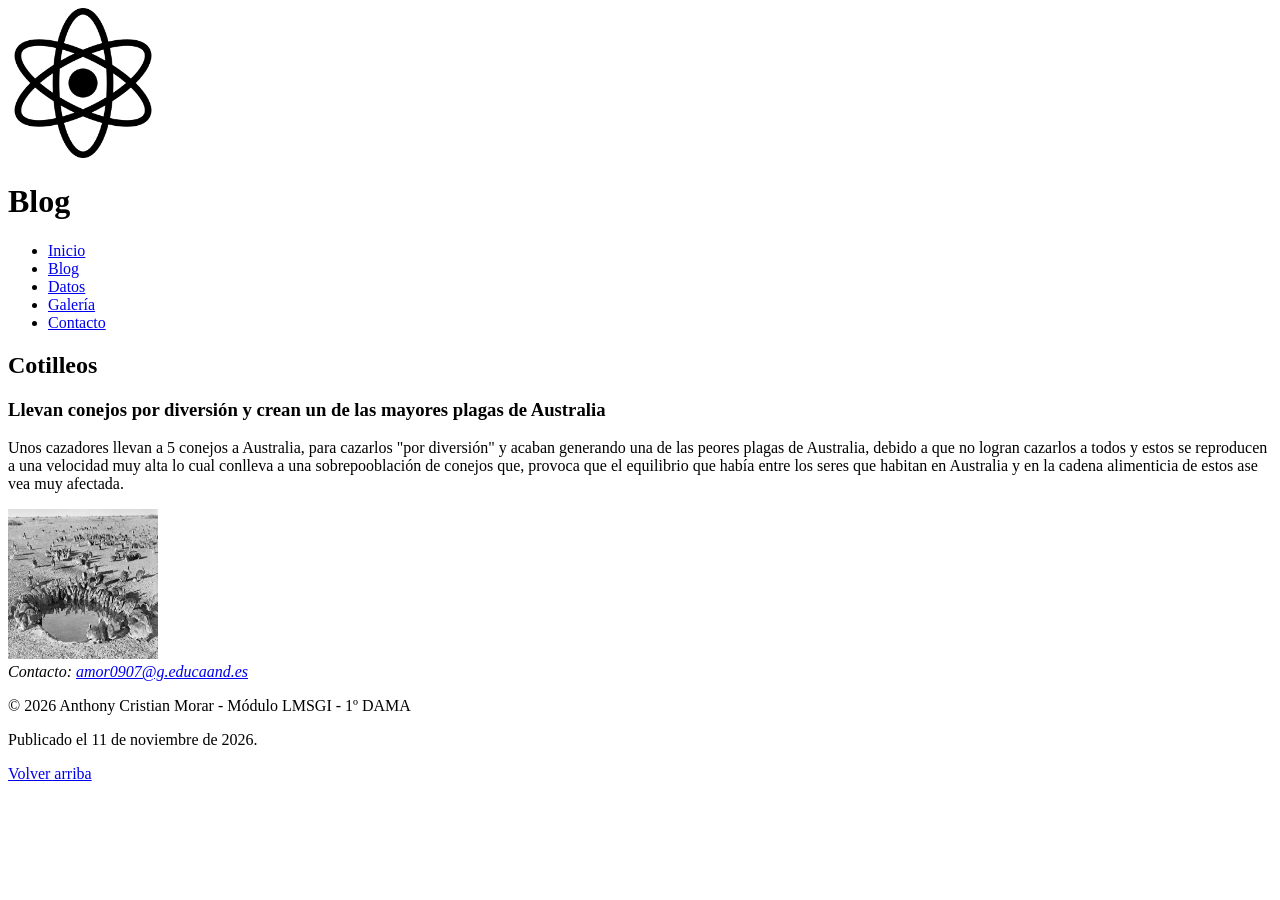
==== blog.html @ 1cf88478 "Avances del día 11/11/2026" ====
<!doctype html>
<html lang="es">
  <head>
    <meta charset="UTF-8" />
    <meta name="viewport" content="width=device-width, initial-scale=1.0" />
    <title>Blog - CotilleosCiencia</title>
    <link rel="stylesheet" href="css/estilos.css" />
    <link
      rel="alternate"
      type="application/rss+xml"
      title="Canal RSS"
      href="rss.xml"
    />
    <link rel="icon" href="img/favicon.svg" type="image/svg+xml" />
  </head>
  <body>
    <header>
      <img
        src="img/ciencia.png"
        alt="Logotipo del sitio"
        width="150"
        height="150"
      />
      <h1>Blog</h1>
    </header>

    <nav>
      <ul>
        <li>
          <a href="index.html" title="Ir a la página principal">Inicio</a>
        </li>
        <li>
          <a href="blog.html" title="Leer nuestro artículo de blog">Blog</a>
        </li>
        <li><a href="tabla.html" title="Ver la tabla de datos">Datos</a></li>
        <li>
          <a href="galeria.html" title="Ver la galería multimedia">Galería</a>
        </li>
        <li>
          <a href="formulario.html" title="Acceder al formulario de contacto"
            >Contacto</a
          >
        </li>
      </ul>
    </nav>

    <main id="contenido">
      <article>
        <h2>Cotilleos</h2>
        <h3>Llevan conejos por diversión y crean un de las mayores plagas de Australia</h3>
        <p>Unos cazadores llevan a 5 conejos a Australia, para cazarlos "por diversión" y acaban generando una de las peores plagas de Australia, debido a que no logran cazarlos a todos y estos se reproducen
            a una velocidad muy alta lo cual conlleva a una sobrepooblación de conejos que, provoca que el equilibrio que había entre los seres que habitan en Australia y en la cadena alimenticia de estos ase vea muy afectada.
        </p>
        <img
          src="img/conejos.jpg"
          alt="La imágen de los conejos bebiendo agua en un pequeño estanque."
          width="150"
          height="150"
        />
      </article>
    </main>

    <footer>
      <address>
        Contacto:
        <a href="mailto:amor0907@g.educaand.es">amor0907@g.educaand.es</a>
      </address>
      <p>&copy; 2026 Anthony Cristian Morar - Módulo LMSGI - 1º DAMA</p>
      <p>
        Publicado el <time datetime="2026-11-11"></time> 11 de noviembre de
        2026.
      </p>
      <p><a href="#contenido">Volver arriba</a></p>
    </footer>
  </body>
</html>
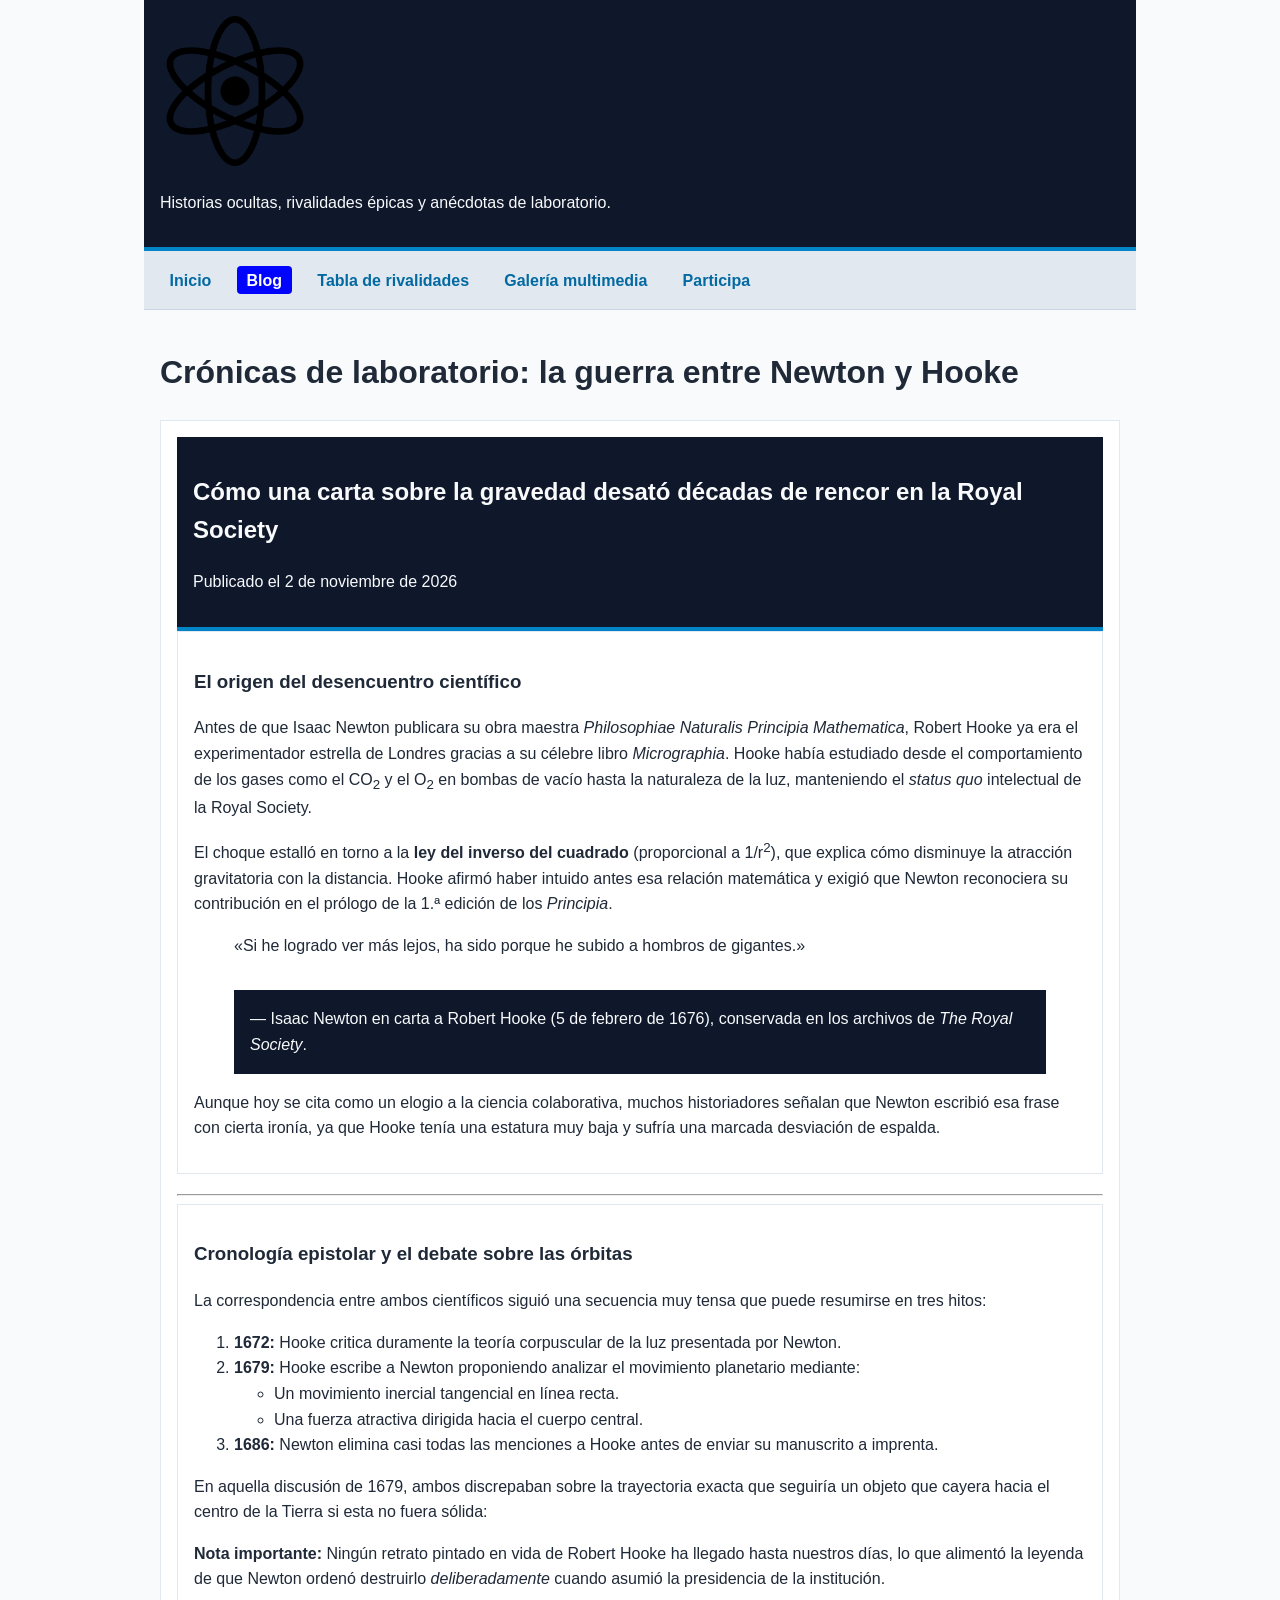
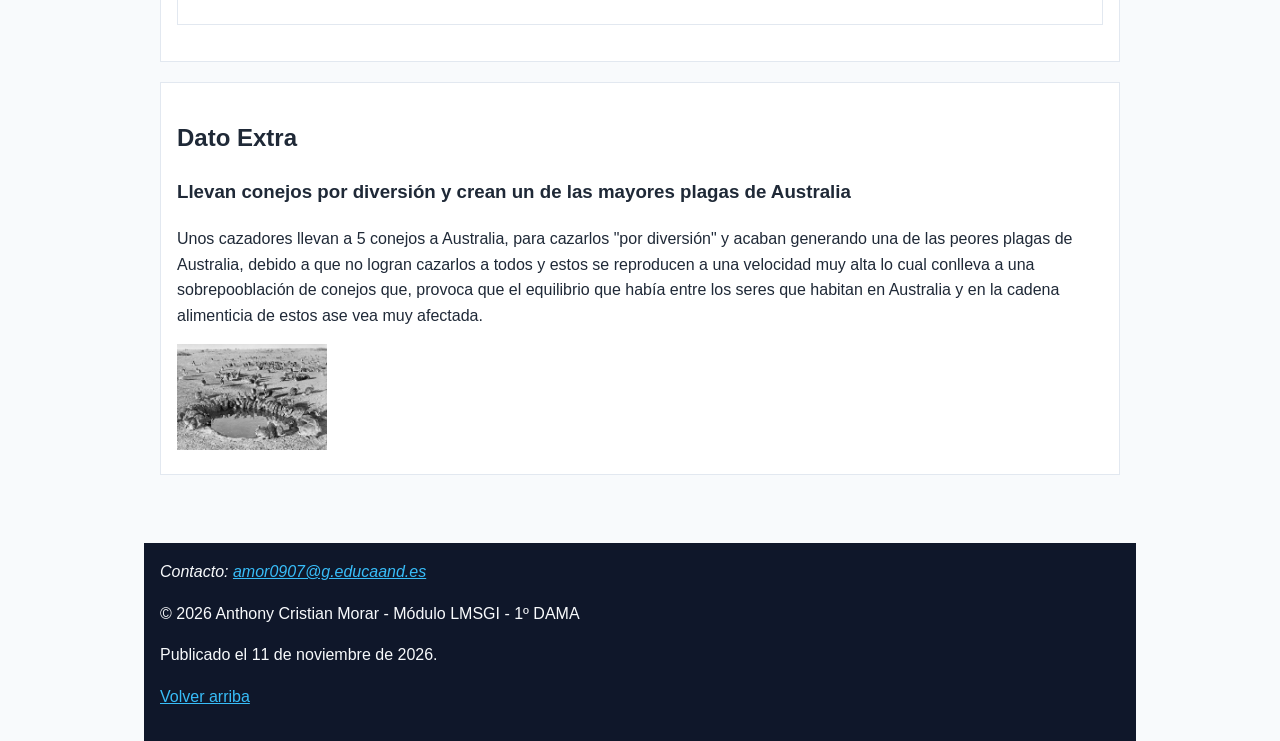
==== commit 4ae5eb93: "Blog junto a editar hoja de estilos" ====
--- a/blog.html
+++ b/blog.html
@@ -3,53 +3,187 @@
   <head>
     <meta charset="UTF-8" />
     <meta name="viewport" content="width=device-width, initial-scale=1.0" />
-    <title>Blog - CotilleosCiencia</title>
+    <title>Cotilleos de Ciencia | Newton contra Hooke</title>
+    <link rel="icon" href="img/ciencia.png" type="image/svg+xml" />
     <link rel="stylesheet" href="css/estilos.css" />
     <link
       rel="alternate"
       type="application/rss+xml"
-      title="Canal RSS"
+      title="Canal RSS de Cotilleos de Ciencia"
       href="rss.xml"
     />
-    <link rel="icon" href="img/favicon.svg" type="image/svg+xml" />
   </head>
-  <body>
+  <body id="inicio">
     <header>
-      <img
-        src="img/ciencia.png"
-        alt="Logotipo del sitio"
-        width="150"
-        height="150"
-      />
-      <h1>Blog</h1>
+      <a
+        href="index.html"
+        title="Ir a la página principal de Cotilleos de Ciencia"
+      >
+        <img
+          src="img/ciencia.png"
+          alt="Logotipo de Cotilleos de Ciencia"
+          width="150"
+          height="150"
+        />
+      </a>
+      <p>Historias ocultas, rivalidades épicas y anécdotas de laboratorio.</p>
     </header>
 
-    <nav>
+    <nav aria-label="Menú principal">
       <ul>
         <li>
-          <a href="index.html" title="Ir a la página principal">Inicio</a>
-        </li>
-        <li>
-          <a href="blog.html" title="Leer nuestro artículo de blog">Blog</a>
-        </li>
-        <li><a href="tabla.html" title="Ver la tabla de datos">Datos</a></li>
-        <li>
-          <a href="galeria.html" title="Ver la galería multimedia">Galería</a>
-        </li>
-        <li>
-          <a href="formulario.html" title="Acceder al formulario de contacto"
-            >Contacto</a
+          <a
+            href="index.html"
+            title="Página de inicio con los resúmenes del sitio"
+            >Inicio</a
+          >
+        </li>
+        <li>
+          <a
+            href="blog.html"
+            aria-current="page"
+            title="Leer el artículo completo sobre rivalidades científicas"
+            >Blog</a
+          >
+        </li>
+        <li>
+          <a
+            href="tabla.html"
+            title="Consultar la tabla comparativa de grandes disputas científicas"
+            >Tabla de rivalidades</a
+          >
+        </li>
+        <li>
+          <a
+            href="galeria.html"
+            title="Ver galería de imágenes, audios y vídeos científicos"
+            >Galería multimedia</a
+          >
+        </li>
+        <li>
+          <a
+            href="formulario.html"
+            title="Enviar un cotilleo científico o suscribirse al boletín"
+            >Participa</a
           >
         </li>
       </ul>
     </nav>
 
     <main id="contenido">
+      <h1>Crónicas de laboratorio: la guerra entre Newton y Hooke</h1>
+
       <article>
-        <h2>Cotilleos</h2>
-        <h3>Llevan conejos por diversión y crean un de las mayores plagas de Australia</h3>
-        <p>Unos cazadores llevan a 5 conejos a Australia, para cazarlos "por diversión" y acaban generando una de las peores plagas de Australia, debido a que no logran cazarlos a todos y estos se reproducen
-            a una velocidad muy alta lo cual conlleva a una sobrepooblación de conejos que, provoca que el equilibrio que había entre los seres que habitan en Australia y en la cadena alimenticia de estos ase vea muy afectada.
+        <header>
+          <h2>
+            Cómo una carta sobre la gravedad desató décadas de rencor en la
+            Royal Society
+          </h2>
+          <p>
+            Publicado el
+            <time datetime="2026-11-02">2 de noviembre de 2026</time>
+          </p>
+        </header>
+
+        <section>
+          <h3>El origen del desencuentro científico</h3>
+          <p>
+            Antes de que Isaac Newton publicara su obra maestra
+            <cite>Philosophiae Naturalis Principia Mathematica</cite>, Robert
+            Hooke ya era el experimentador estrella de Londres gracias a su
+            célebre libro <cite>Micrographia</cite>. Hooke había estudiado desde
+            el comportamiento de los gases como el CO<sub>2</sub> y el O<sub
+              >2</sub
+            >
+            en bombas de vacío hasta la naturaleza de la luz, manteniendo el
+            <i>status quo</i> intelectual de la Royal Society.
+          </p>
+          <p>
+            El choque estalló en torno a la
+            <b>ley del inverso del cuadrado</b> (proporcional a
+            1/r<sup>2</sup>), que explica cómo disminuye la atracción
+            gravitatoria con la distancia. Hooke afirmó haber intuido antes esa
+            relación matemática y exigió que Newton reconociera su contribución
+            en el prólogo de la 1.ª edición de los <cite>Principia</cite>.
+          </p>
+
+          <blockquote cite="https://royalsociety.org/">
+            <p>
+              «Si he logrado ver más lejos, ha sido porque he subido a hombros
+              de gigantes.»
+            </p>
+            <footer>
+              — Isaac Newton en carta a Robert Hooke (<time
+                datetime="1676-02-05"
+                >5 de febrero de 1676</time
+              >), conservada en los archivos de <cite>The Royal Society</cite>.
+            </footer>
+          </blockquote>
+
+          <p>
+            Aunque hoy se cita como un elogio a la ciencia colaborativa, muchos
+            historiadores señalan que Newton escribió esa frase con cierta
+            ironía, ya que Hooke tenía una estatura muy baja y sufría una
+            marcada desviación de espalda.
+          </p>
+        </section>
+
+        <hr />
+
+        <section>
+          <h3>Cronología epistolar y el debate sobre las órbitas</h3>
+          <p>
+            La correspondencia entre ambos científicos siguió una secuencia muy
+            tensa que puede resumirse en tres hitos:
+          </p>
+
+          <ol>
+            <li>
+              <strong>1672:</strong> Hooke critica duramente la teoría
+              corpuscular de la luz presentada por Newton.
+            </li>
+            <li>
+              <strong>1679:</strong> Hooke escribe a Newton proponiendo analizar
+              el movimiento planetario mediante:
+              <ul>
+                <li>Un movimiento inercial tangencial en línea recta.</li>
+                <li>Una fuerza atractiva dirigida hacia el cuerpo central.</li>
+              </ul>
+            </li>
+            <li>
+              <strong>1686:</strong> Newton elimina casi todas las menciones a
+              Hooke antes de enviar su manuscrito a imprenta.
+            </li>
+          </ol>
+
+          <p>
+            En aquella discusión de 1679, ambos discrepaban sobre la trayectoria
+            exacta que seguiría un objeto que cayera hacia el centro de la
+            Tierra si esta no fuera sólida:
+          </p>
+          <p>
+            <strong>Nota importante:</strong> Ningún retrato pintado en vida de
+            Robert Hooke ha llegado hasta nuestros días, lo que alimentó la
+            leyenda de que Newton ordenó destruirlo
+            <em>deliberadamente</em> cuando asumió la presidencia de la
+            institución.
+          </p>
+        </section>
+      </article>
+
+      <article>
+        <h2>Dato Extra</h2>
+        <h3>
+          Llevan conejos por diversión y crean un de las mayores plagas de
+          Australia
+        </h3>
+        <p>
+          Unos cazadores llevan a 5 conejos a Australia, para cazarlos "por
+          diversión" y acaban generando una de las peores plagas de Australia,
+          debido a que no logran cazarlos a todos y estos se reproducen a una
+          velocidad muy alta lo cual conlleva a una sobrepooblación de conejos
+          que, provoca que el equilibrio que había entre los seres que habitan
+          en Australia y en la cadena alimenticia de estos ase vea muy afectada.
         </p>
         <img
           src="img/conejos.jpg"
--- a/css/estilos.css
+++ b/css/estilos.css
@@ -0,0 +1,145 @@
+/* Estilos generales y tipografía */
+body {
+  font-family: Arial, Helvetica, sans-serif;
+  color: #1f2937;
+  background-color: #f8fafc;
+  line-height: 1.6;
+  margin: 0;
+  padding: 0;
+}
+
+header,
+nav,
+main,
+footer {
+  max-width: 960px;
+  margin: 0 auto;
+  padding: 1rem;
+}
+
+header {
+  background-color: #0f172a;
+  color: #f8fafc;
+  border-bottom: 4px solid #0284c7;
+}
+
+/* Navegación */
+nav {
+  background-color: #e2e8f0;
+  border-bottom: 1px solid #cbd5e1;
+}
+
+nav ul {
+  list-style: none;
+  margin: 0;
+  padding: 0;
+  display: flex;
+  flex-wrap: wrap-reverse;
+  gap: 1rem;
+}
+
+nav a {
+  color: #0369a1;
+  text-decoration: none;
+  font-weight: bold;
+  padding: 0.35rem 0.6rem;
+}
+
+nav a:hover,
+nav a:focus {
+  text-decoration: dashed;
+  background-color: #cbd5e1;
+}
+
+/* Indica la página activa */
+nav a[aria-current="page"] {
+  background-color: #0004ff;
+  color: #ffffff;
+  border-radius: 4px;
+}
+
+/* Enlaces generales */
+a {
+  color: #0369a1;
+}
+
+a:hover,
+a:focus {
+  color: #06054d;
+}
+
+/* Bloques de contenido */
+section,
+article,
+aside {
+  background-color: #ffffff;
+  border: 1px solid #e2e8f0;
+  padding: 1rem;
+  margin-bottom: 1.25rem;
+}
+
+aside {
+  background-color: #ffffff;
+  border-left: 4px solid #0284c7;
+}
+
+/* Contenido multimedia adaptable */
+img,
+video,
+iframe {
+  max-width: 100%;
+  height: auto;
+}
+
+/* Tablas*/
+table {
+  width: 100%;
+  border-collapse: collapse;
+  margin: 1rem 0;
+}
+
+caption {
+  font-weight: bold;
+  margin-bottom: 0.5rem;
+}
+
+th,
+td {
+  padding: 0.5rem;
+  border: 1px solid #334155;
+  text-align: left;
+}
+
+thead th {
+  background-color: #011749;
+  color: #ffffff;
+}
+
+tfoot td,
+tfoot th {
+  background-color: #e2e8f0;
+  font-weight: bold;
+}
+
+/* Formularios*/
+fieldset {
+  margin-bottom: 1rem;
+  padding: 1rem;
+  border: 1px solid #94a3b8;
+}
+
+legend {
+  font-weight: bold;
+  padding: 0 0.4rem;
+}
+
+/* Pie de página */
+footer {
+  background-color: #0f172a;
+  color: #f8fafc;
+  margin-top: 2rem;
+}
+
+footer a {
+  color: #38bdf8;
+}
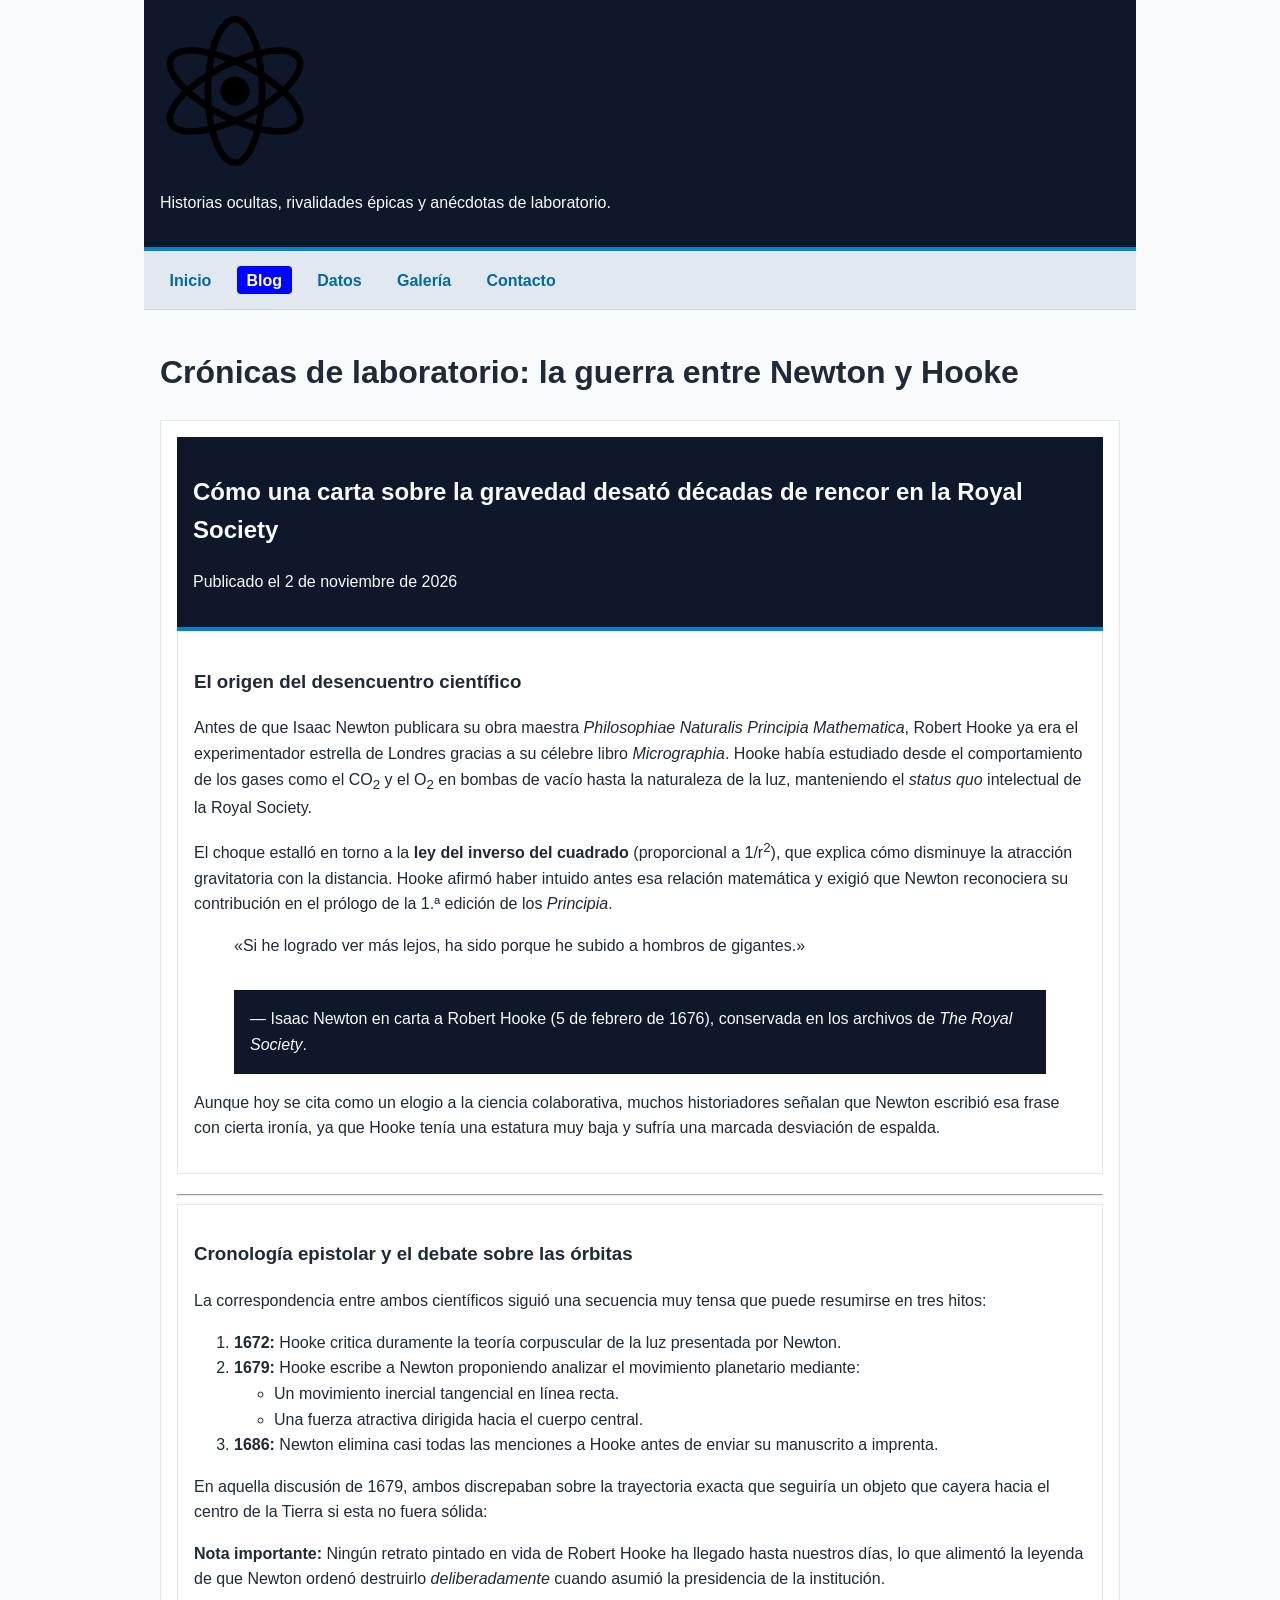
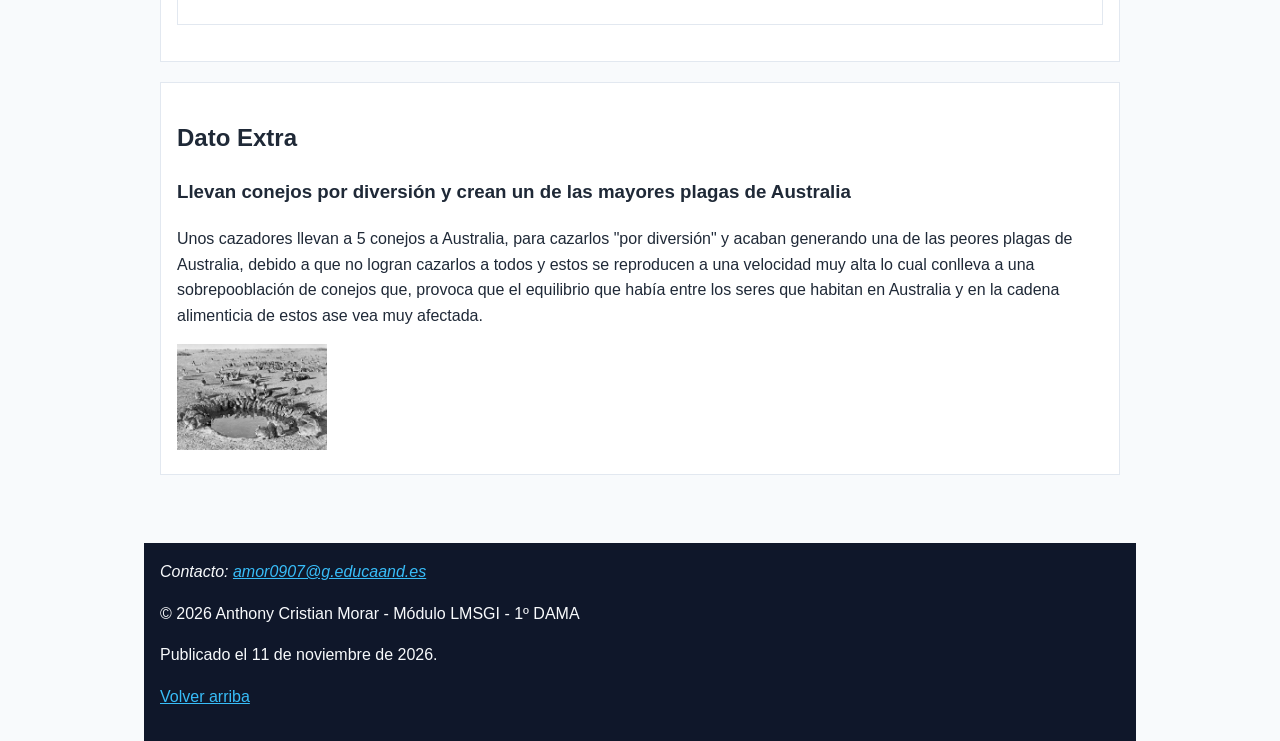
==== commit 169aecd6: "tabla y más arreglos" ====
--- a/blog.html
+++ b/blog.html
@@ -29,42 +29,21 @@
       <p>Historias ocultas, rivalidades épicas y anécdotas de laboratorio.</p>
     </header>
 
-    <nav aria-label="Menú principal">
+   <nav aria-label="Menú principal">
       <ul>
         <li>
-          <a
-            href="index.html"
-            title="Página de inicio con los resúmenes del sitio"
-            >Inicio</a
-          >
+          <a href="index.html"  title="Ir a la página principal">Inicio</a>
         </li>
         <li>
-          <a
-            href="blog.html"
-            aria-current="page"
-            title="Leer el artículo completo sobre rivalidades científicas"
-            >Blog</a
-          >
+          <a href="blog.html" aria-current="page" title="Leer nuestro artículo de blog">Blog</a>
+        </li>
+        <li><a href="tabla.html" title="Ver la tabla de datos">Datos</a></li>
+        <li>
+          <a href="galeria.html" title="Ver la galería multimedia">Galería</a>
         </li>
         <li>
-          <a
-            href="tabla.html"
-            title="Consultar la tabla comparativa de grandes disputas científicas"
-            >Tabla de rivalidades</a
-          >
-        </li>
-        <li>
-          <a
-            href="galeria.html"
-            title="Ver galería de imágenes, audios y vídeos científicos"
-            >Galería multimedia</a
-          >
-        </li>
-        <li>
-          <a
-            href="formulario.html"
-            title="Enviar un cotilleo científico o suscribirse al boletín"
-            >Participa</a
+          <a href="formulario.html" title="Acceder al formulario de contacto"
+            >Contacto</a
           >
         </li>
       </ul>
